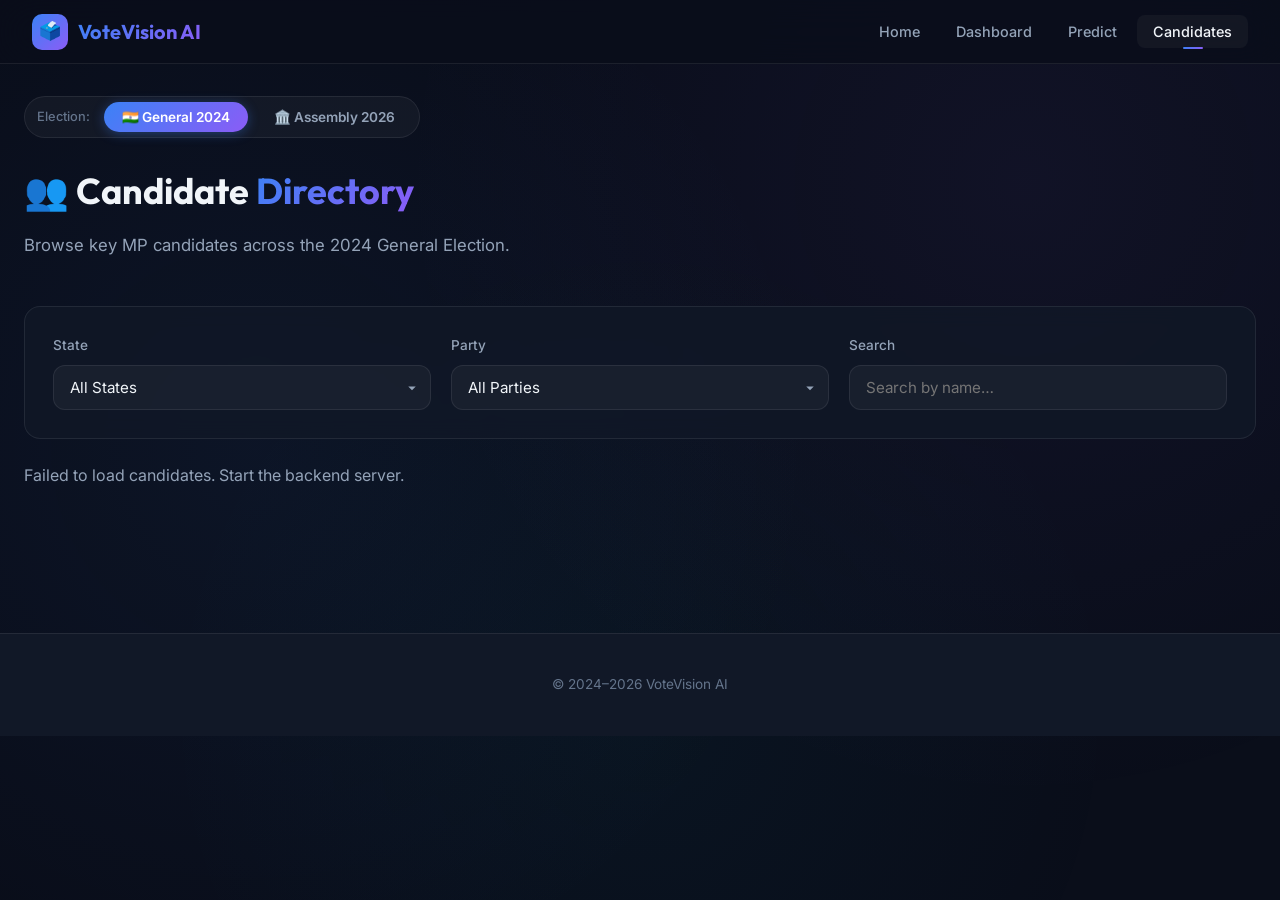
==== VoteVision-AI/frontend/candidates.html @ 808dfc4e "Initial commit: VoteVision AI Platform" ====
<!DOCTYPE html>
<html lang="en">
<head>
  <meta charset="UTF-8"><meta name="viewport" content="width=device-width,initial-scale=1.0">
  <meta name="description" content="VoteVision AI – Candidate profiles for 2024 General & 2026 Assembly elections">
  <title>Candidates – VoteVision AI</title>
  <link rel="stylesheet" href="css/style.css">
</head>
<body>
  <div class="spinner-overlay" id="spinner"><div class="spinner"></div></div>
  <nav class="navbar">
    <a href="index.html" class="nav-brand"><div class="logo-icon">🗳️</div><span>VoteVision AI</span></a>
    <button class="nav-toggle" aria-label="Menu">☰</button>
    <ul class="nav-links">
      <li><a href="index.html">Home</a></li>
      <li><a href="dashboard.html">Dashboard</a></li>
      <li><a href="constituency.html">Predict</a></li>
      <li><a href="candidates.html">Candidates</a></li>
    </ul>
  </nav>
  <div class="page-wrapper">
    <section class="section" style="padding-top:2rem">
      <div class="container">
        <div id="candSwitcher"></div>
        <div class="section-header" style="text-align:left">
          <h2>👥 Candidate <span class="gradient-text">Directory</span></h2>
          <p style="margin:0" id="candSubtitle">Browse key candidates across Indian constituencies.</p>
        </div>
        <!-- Filters -->
        <div class="card mb-3">
          <div class="prediction-controls" style="grid-template-columns:1fr 1fr 1fr">
            <div class="form-group" style="margin:0"><label for="filterState">State</label><select id="filterState"><option value="">All States</option></select></div>
            <div class="form-group" style="margin:0"><label for="filterParty">Party</label><select id="filterParty"><option value="">All Parties</option></select></div>
            <div class="form-group" style="margin:0"><label for="filterSearch">Search</label><input type="text" id="filterSearch" placeholder="Search by name…" style="background-image:none"></div>
          </div>
        </div>
        <p class="mb-2" style="color:var(--text-secondary)" id="candidateCount">Loading candidates…</p>
        <div class="card-grid" id="candidateGrid"></div>
      </div>
    </section>
    <footer class="footer"><div class="container"><p>© 2024–2026 VoteVision AI</p></div></footer>
  </div>
  <script src="js/api.js"></script>
  <script src="js/candidates.js"></script>
</body>
</html>
---- VoteVision-AI/frontend/css/style.css ----
/* VoteVision AI - Design System */
@import url('https://fonts.googleapis.com/css2?family=Inter:wght@300;400;500;600;700;800;900&family=Outfit:wght@400;500;600;700;800&display=swap');

:root {
  --bg-primary: #0a0e1a;
  --bg-secondary: #111827;
  --bg-card: rgba(17, 24, 39, 0.8);
  --bg-glass: rgba(255,255,255,0.04);
  --border-glass: rgba(255,255,255,0.08);
  --text-primary: #f1f5f9;
  --text-secondary: #94a3b8;
  --text-muted: #64748b;
  --accent-orange: #ff6b00;
  --accent-blue: #3b82f6;
  --accent-cyan: #06b6d4;
  --accent-green: #10b981;
  --accent-purple: #8b5cf6;
  --accent-pink: #ec4899;
  --accent-red: #ef4444;
  --gradient-hero: linear-gradient(135deg, #0a0e1a 0%, #1e1b4b 50%, #0a0e1a 100%);
  --gradient-card: linear-gradient(135deg, rgba(59,130,246,0.08), rgba(139,92,246,0.08));
  --gradient-accent: linear-gradient(135deg, #3b82f6, #8b5cf6);
  --gradient-warm: linear-gradient(135deg, #ff6b00, #ec4899);
  --shadow-lg: 0 20px 60px rgba(0,0,0,0.4);
  --shadow-glow: 0 0 40px rgba(59,130,246,0.15);
  --radius-sm: 8px;
  --radius-md: 12px;
  --radius-lg: 16px;
  --radius-xl: 24px;
  --transition: all 0.3s cubic-bezier(0.4, 0, 0.2, 1);
}

*, *::before, *::after { box-sizing: border-box; margin: 0; padding: 0; }

html { scroll-behavior: smooth; }

body {
  font-family: 'Inter', system-ui, sans-serif;
  background: var(--bg-primary);
  color: var(--text-primary);
  line-height: 1.6;
  min-height: 100vh;
  overflow-x: hidden;
}

/* Background animated grid */
body::before {
  content: '';
  position: fixed; top: 0; left: 0; width: 100%; height: 100%;
  background: radial-gradient(circle at 20% 50%, rgba(59,130,246,0.06) 0%, transparent 50%),
              radial-gradient(circle at 80% 20%, rgba(139,92,246,0.06) 0%, transparent 50%),
              radial-gradient(circle at 50% 80%, rgba(6,182,212,0.04) 0%, transparent 50%);
  pointer-events: none; z-index: 0;
}

/* ── NAVIGATION ── */
.navbar {
  position: fixed; top: 0; left: 0; width: 100%; z-index: 1000;
  background: rgba(10,14,26,0.85);
  backdrop-filter: blur(20px);
  border-bottom: 1px solid var(--border-glass);
  padding: 0 2rem; height: 64px;
  display: flex; align-items: center; justify-content: space-between;
  transition: var(--transition);
}
.navbar.scrolled { background: rgba(10,14,26,0.95); box-shadow: var(--shadow-lg); }
.nav-brand { display: flex; align-items: center; gap: 10px; text-decoration: none; }
.nav-brand .logo-icon { width: 36px; height: 36px; border-radius: 10px; background: var(--gradient-accent); display: flex; align-items: center; justify-content: center; font-size: 18px; }
.nav-brand span { font-family: 'Outfit', sans-serif; font-weight: 700; font-size: 1.25rem; background: var(--gradient-accent); -webkit-background-clip: text; -webkit-text-fill-color: transparent; }
.nav-links { display: flex; gap: 0.25rem; list-style: none; }
.nav-links a {
  color: var(--text-secondary); text-decoration: none; padding: 0.5rem 1rem;
  border-radius: var(--radius-sm); font-size: 0.9rem; font-weight: 500;
  transition: var(--transition); position: relative;
}
.nav-links a:hover, .nav-links a.active { color: var(--text-primary); background: var(--bg-glass); }
.nav-links a.active::after { content: ''; position: absolute; bottom: -1px; left: 50%; transform: translateX(-50%); width: 20px; height: 2px; background: var(--gradient-accent); border-radius: 1px; }
.nav-toggle { display: none; background: none; border: none; color: var(--text-primary); font-size: 1.5rem; cursor: pointer; }

/* ── LAYOUT ── */
.page-wrapper { position: relative; z-index: 1; padding-top: 64px; min-height: 100vh; }
.container { max-width: 1280px; margin: 0 auto; padding: 0 1.5rem; }
.section { padding: 4rem 0; }
.section-header { text-align: center; margin-bottom: 3rem; }
.section-header h2 { font-family: 'Outfit', sans-serif; font-size: 2.25rem; font-weight: 700; margin-bottom: 0.75rem; }
.section-header p { color: var(--text-secondary); font-size: 1.05rem; max-width: 600px; margin: 0 auto; }
.gradient-text { background: var(--gradient-accent); -webkit-background-clip: text; -webkit-text-fill-color: transparent; }

/* ── HERO ── */
.hero {
  padding: 6rem 0 4rem; text-align: center;
  background: var(--gradient-hero);
  position: relative; overflow: hidden;
}
.hero::after {
  content: ''; position: absolute; bottom: 0; left: 0; width: 100%; height: 120px;
  background: linear-gradient(transparent, var(--bg-primary));
}
.hero-content { position: relative; z-index: 2; }
.hero h1 { font-family: 'Outfit', sans-serif; font-size: 3.5rem; font-weight: 800; line-height: 1.15; margin-bottom: 1.25rem; }
.hero p { font-size: 1.15rem; color: var(--text-secondary); max-width: 640px; margin: 0 auto 2rem; }
.hero-badge { display: inline-flex; align-items: center; gap: 8px; background: var(--bg-glass); border: 1px solid var(--border-glass); border-radius: 50px; padding: 6px 16px; font-size: 0.85rem; color: var(--accent-cyan); margin-bottom: 1.5rem; }
.hero-badge .dot { width: 8px; height: 8px; border-radius: 50%; background: var(--accent-green); animation: pulse-dot 2s infinite; }
@keyframes pulse-dot { 0%, 100% { opacity: 1; } 50% { opacity: 0.3; } }
.hero-actions { display: flex; gap: 1rem; justify-content: center; flex-wrap: wrap; }

/* ── BUTTONS ── */
.btn {
  display: inline-flex; align-items: center; gap: 8px;
  padding: 12px 28px; border-radius: var(--radius-md); font-size: 0.95rem; font-weight: 600;
  text-decoration: none; cursor: pointer; border: none;
  transition: var(--transition); font-family: 'Inter', sans-serif;
}
.btn-primary { background: var(--gradient-accent); color: #fff; box-shadow: 0 4px 20px rgba(59,130,246,0.3); }
.btn-primary:hover { transform: translateY(-2px); box-shadow: 0 8px 30px rgba(59,130,246,0.4); }
.btn-secondary { background: var(--bg-glass); color: var(--text-primary); border: 1px solid var(--border-glass); }
.btn-secondary:hover { background: rgba(255,255,255,0.08); transform: translateY(-2px); }
.btn-sm { padding: 8px 18px; font-size: 0.85rem; }

/* ── CARDS ── */
.card {
  background: var(--bg-card); border: 1px solid var(--border-glass);
  border-radius: var(--radius-lg); padding: 1.75rem;
  backdrop-filter: blur(10px);
  transition: var(--transition);
}
.card:hover { border-color: rgba(59,130,246,0.2); box-shadow: var(--shadow-glow); transform: translateY(-4px); }
.card-grid { display: grid; grid-template-columns: repeat(auto-fit, minmax(280px, 1fr)); gap: 1.5rem; }

/* ── STAT CARDS ── */
.stat-card {
  background: var(--gradient-card); border: 1px solid var(--border-glass);
  border-radius: var(--radius-lg); padding: 1.5rem;
  display: flex; align-items: flex-start; gap: 1rem;
  transition: var(--transition);
}
.stat-card:hover { transform: translateY(-3px); box-shadow: var(--shadow-glow); }
.stat-icon { width: 48px; height: 48px; border-radius: var(--radius-md); display: flex; align-items: center; justify-content: center; font-size: 1.25rem; flex-shrink: 0; }
.stat-icon.blue { background: rgba(59,130,246,0.15); color: var(--accent-blue); }
.stat-icon.green { background: rgba(16,185,129,0.15); color: var(--accent-green); }
.stat-icon.purple { background: rgba(139,92,246,0.15); color: var(--accent-purple); }
.stat-icon.orange { background: rgba(255,107,0,0.15); color: var(--accent-orange); }
.stat-info h3 { font-size: 1.75rem; font-weight: 700; font-family: 'Outfit', sans-serif; }
.stat-info p { color: var(--text-secondary); font-size: 0.85rem; }

/* ── CHARTS ── */
.chart-container { background: var(--bg-card); border: 1px solid var(--border-glass); border-radius: var(--radius-lg); padding: 1.5rem; }
.chart-container h3 { font-family: 'Outfit', sans-serif; font-size: 1.1rem; margin-bottom: 1rem; display: flex; align-items: center; gap: 8px; }
.chart-wrapper { position: relative; width: 100%; }

/* ── FORM ELEMENTS ── */
.form-group { margin-bottom: 1.25rem; }
.form-group label { display: block; font-size: 0.85rem; font-weight: 500; color: var(--text-secondary); margin-bottom: 0.5rem; }
select, input[type="text"], input[type="number"] {
  width: 100%; padding: 12px 16px; border-radius: var(--radius-md);
  background: var(--bg-glass); border: 1px solid var(--border-glass);
  color: var(--text-primary); font-size: 0.95rem; font-family: 'Inter', sans-serif;
  transition: var(--transition); appearance: none;
  background-image: url("data:image/svg+xml,%3Csvg xmlns='http://www.w3.org/2000/svg' width='12' height='12' fill='%2394a3b8' viewBox='0 0 16 16'%3E%3Cpath d='M8 11L3 6h10z'/%3E%3C/svg%3E");
  background-repeat: no-repeat; background-position: right 12px center;
}
input[type="text"], input[type="number"] { background-image: none; }
select:focus, input:focus { outline: none; border-color: var(--accent-blue); box-shadow: 0 0 0 3px rgba(59,130,246,0.15); }
select option { background: var(--bg-secondary); color: var(--text-primary); }

/* ── RANGE SLIDER ── */
.slider-container { margin: 1rem 0; }
.slider-container label { display: flex; justify-content: space-between; align-items: center; margin-bottom: 0.5rem; }
.slider-value { font-weight: 600; color: var(--accent-cyan); font-size: 0.9rem; }
input[type="range"] {
  width: 100%; height: 6px; border-radius: 3px; -webkit-appearance: none;
  background: linear-gradient(90deg, var(--accent-blue), var(--accent-purple));
  outline: none; opacity: 0.8; transition: opacity 0.2s;
}
input[type="range"]:hover { opacity: 1; }
input[type="range"]::-webkit-slider-thumb {
  -webkit-appearance: none; width: 20px; height: 20px; border-radius: 50%;
  background: #fff; cursor: pointer; box-shadow: 0 2px 8px rgba(0,0,0,0.3);
}

/* ── PREDICTION RESULT ── */
.prediction-result {
  background: var(--gradient-card); border: 1px solid var(--border-glass);
  border-radius: var(--radius-lg); padding: 2rem;
  animation: fadeInUp 0.5s ease-out;
}
.prediction-winner {
  display: flex; align-items: center; gap: 1rem; margin-bottom: 1.5rem;
  padding-bottom: 1.5rem; border-bottom: 1px solid var(--border-glass);
}
.winner-badge { padding: 4px 12px; border-radius: 50px; font-size: 0.75rem; font-weight: 700; text-transform: uppercase; letter-spacing: 0.5px; }
.winner-badge.win { background: rgba(16,185,129,0.2); color: var(--accent-green); }
.confidence-bar { height: 8px; background: rgba(255,255,255,0.05); border-radius: 4px; overflow: hidden; margin-top: 0.5rem; }
.confidence-fill { height: 100%; border-radius: 4px; transition: width 1s ease-out; }

/* ── TABLE ── */
.data-table { width: 100%; border-collapse: collapse; }
.data-table th { text-align: left; padding: 12px 16px; font-size: 0.8rem; font-weight: 600; color: var(--text-muted); text-transform: uppercase; letter-spacing: 0.5px; border-bottom: 1px solid var(--border-glass); }
.data-table td { padding: 14px 16px; border-bottom: 1px solid rgba(255,255,255,0.03); font-size: 0.9rem; }
.data-table tr { transition: var(--transition); }
.data-table tbody tr:hover { background: var(--bg-glass); }
.party-tag { display: inline-flex; align-items: center; gap: 6px; padding: 4px 10px; border-radius: 50px; font-size: 0.8rem; font-weight: 500; }
.party-dot { width: 8px; height: 8px; border-radius: 50%; }

/* ── CANDIDATE CARDS ── */
.candidate-card {
  background: var(--bg-card); border: 1px solid var(--border-glass);
  border-radius: var(--radius-lg); overflow: hidden;
  transition: var(--transition);
}
.candidate-card:hover { transform: translateY(-4px); box-shadow: var(--shadow-glow); border-color: rgba(59,130,246,0.3); }
.candidate-header { padding: 1.5rem; background: var(--gradient-card); border-bottom: 1px solid var(--border-glass); display: flex; align-items: center; gap: 1rem; }
.candidate-avatar { width: 56px; height: 56px; border-radius: 50%; background: var(--gradient-accent); display: flex; align-items: center; justify-content: center; font-size: 1.25rem; font-weight: 700; color: #fff; flex-shrink: 0; }
.candidate-name { font-weight: 600; font-size: 1rem; }
.candidate-party { font-size: 0.85rem; color: var(--text-secondary); }
.candidate-body { padding: 1.25rem; }
.candidate-stat { display: flex; justify-content: space-between; padding: 0.5rem 0; border-bottom: 1px solid rgba(255,255,255,0.03); }
.candidate-stat:last-child { border-bottom: none; }
.candidate-stat span:first-child { color: var(--text-secondary); font-size: 0.85rem; }
.candidate-stat span:last-child { font-weight: 600; font-size: 0.9rem; }

/* ── LOADING SPINNER ── */
.spinner-overlay {
  position: fixed; top: 0; left: 0; width: 100%; height: 100%;
  background: rgba(10,14,26,0.7); backdrop-filter: blur(4px);
  display: flex; align-items: center; justify-content: center;
  z-index: 9999; opacity: 0; pointer-events: none;
  transition: opacity 0.3s;
}
.spinner-overlay.active { opacity: 1; pointer-events: all; }
.spinner { width: 48px; height: 48px; border: 3px solid var(--border-glass); border-top-color: var(--accent-blue); border-radius: 50%; animation: spin 0.8s linear infinite; }
@keyframes spin { to { transform: rotate(360deg); } }

/* ── ANIMATIONS ── */
@keyframes fadeInUp { from { opacity: 0; transform: translateY(20px); } to { opacity: 1; transform: translateY(0); } }
@keyframes fadeIn { from { opacity: 0; } to { opacity: 1; } }
.animate-in { animation: fadeInUp 0.6s ease-out forwards; opacity: 0; }
.animate-in:nth-child(1) { animation-delay: 0.1s; }
.animate-in:nth-child(2) { animation-delay: 0.2s; }
.animate-in:nth-child(3) { animation-delay: 0.3s; }
.animate-in:nth-child(4) { animation-delay: 0.4s; }

/* ── ELECTION SWITCHER ── */
.election-switcher {
  display: inline-flex; align-items: center; gap: 0.5rem;
  background: var(--bg-glass); border: 1px solid var(--border-glass);
  border-radius: 50px; padding: 5px 6px; margin-bottom: 1.5rem;
}
.switcher-label {
  font-size: 0.8rem; color: var(--text-muted); padding: 0 6px;
  font-weight: 500; white-space: nowrap;
}
.switcher-btn {
  padding: 7px 18px; border-radius: 50px; border: none; cursor: pointer;
  font-size: 0.85rem; font-weight: 600; font-family: 'Inter', sans-serif;
  color: var(--text-secondary); background: transparent;
  transition: var(--transition); white-space: nowrap;
}
.switcher-btn:hover { color: var(--text-primary); background: rgba(255,255,255,0.06); }
.switcher-btn.active {
  background: var(--gradient-accent); color: #fff;
  box-shadow: 0 2px 12px rgba(59,130,246,0.35);
}
.switcher-btn.active[data-type="assembly"] {
  background: var(--gradient-warm);
  box-shadow: 0 2px 12px rgba(236,72,153,0.35);
}

/* Assembly-mode accent overrides */
body.assembly-mode .hero { background: linear-gradient(135deg, #0a0e1a 0%, #2d1b3d 50%, #0a0e1a 100%); }
body.assembly-mode .btn-primary { background: var(--gradient-warm); box-shadow: 0 4px 20px rgba(236,72,153,0.3); }
body.assembly-mode .btn-primary:hover { box-shadow: 0 8px 30px rgba(236,72,153,0.4); }
body.assembly-mode .gradient-text { background: var(--gradient-warm); -webkit-background-clip: text; }

/* Election info card for assembly */
.election-info-grid {
  display: grid; grid-template-columns: repeat(auto-fit, minmax(220px, 1fr)); gap: 1rem; margin-top: 1rem;
}
.election-info-card {
  background: var(--bg-glass); border: 1px solid var(--border-glass);
  border-radius: var(--radius-md); padding: 1rem 1.25rem;
}
.election-info-card .state-name { font-weight: 700; font-size: 0.95rem; margin-bottom: 0.4rem; }
.election-info-card .state-meta { font-size: 0.8rem; color: var(--text-secondary); line-height: 1.6; }
.election-info-card .state-cm { font-size: 0.82rem; color: var(--accent-cyan); font-weight: 500; margin-top: 0.25rem; }

/* ── FOOTER ── */
.footer {
  background: var(--bg-secondary); border-top: 1px solid var(--border-glass);
  padding: 2.5rem 0; text-align: center; margin-top: 4rem;
}
.footer p { color: var(--text-muted); font-size: 0.85rem; }
.footer a { color: var(--accent-blue); text-decoration: none; }
.footer a:hover { text-decoration: underline; }

/* ── RESPONSIVE ── */
@media (max-width: 768px) {
  .hero h1 { font-size: 2.25rem; }
  .hero p { font-size: 1rem; }
  .nav-links { display: none; position: absolute; top: 64px; left: 0; width: 100%; flex-direction: column; background: rgba(10,14,26,0.95); padding: 1rem; border-bottom: 1px solid var(--border-glass); }
  .nav-links.open { display: flex; }
  .nav-toggle { display: block; }
  .section-header h2 { font-size: 1.75rem; }
  .card-grid { grid-template-columns: 1fr; }
  .stat-grid { grid-template-columns: 1fr 1fr; }
  .prediction-controls { grid-template-columns: 1fr !important; }
}
@media (max-width: 480px) {
  .hero h1 { font-size: 1.75rem; }
  .stat-grid { grid-template-columns: 1fr; }
  .container { padding: 0 1rem; }
}

/* ── UTILITY ── */
.stat-grid { display: grid; grid-template-columns: repeat(4, 1fr); gap: 1.25rem; }
.two-col { display: grid; grid-template-columns: 1fr 1fr; gap: 1.5rem; }
.prediction-controls { display: grid; grid-template-columns: 1fr 1fr; gap: 1.25rem; }
.text-center { text-align: center; }
.mt-1 { margin-top: 0.5rem; } .mt-2 { margin-top: 1rem; } .mt-3 { margin-top: 1.5rem; } .mt-4 { margin-top: 2rem; }
.mb-2 { margin-bottom: 1rem; } .mb-3 { margin-bottom: 1.5rem; }
.hidden { display: none !important; }
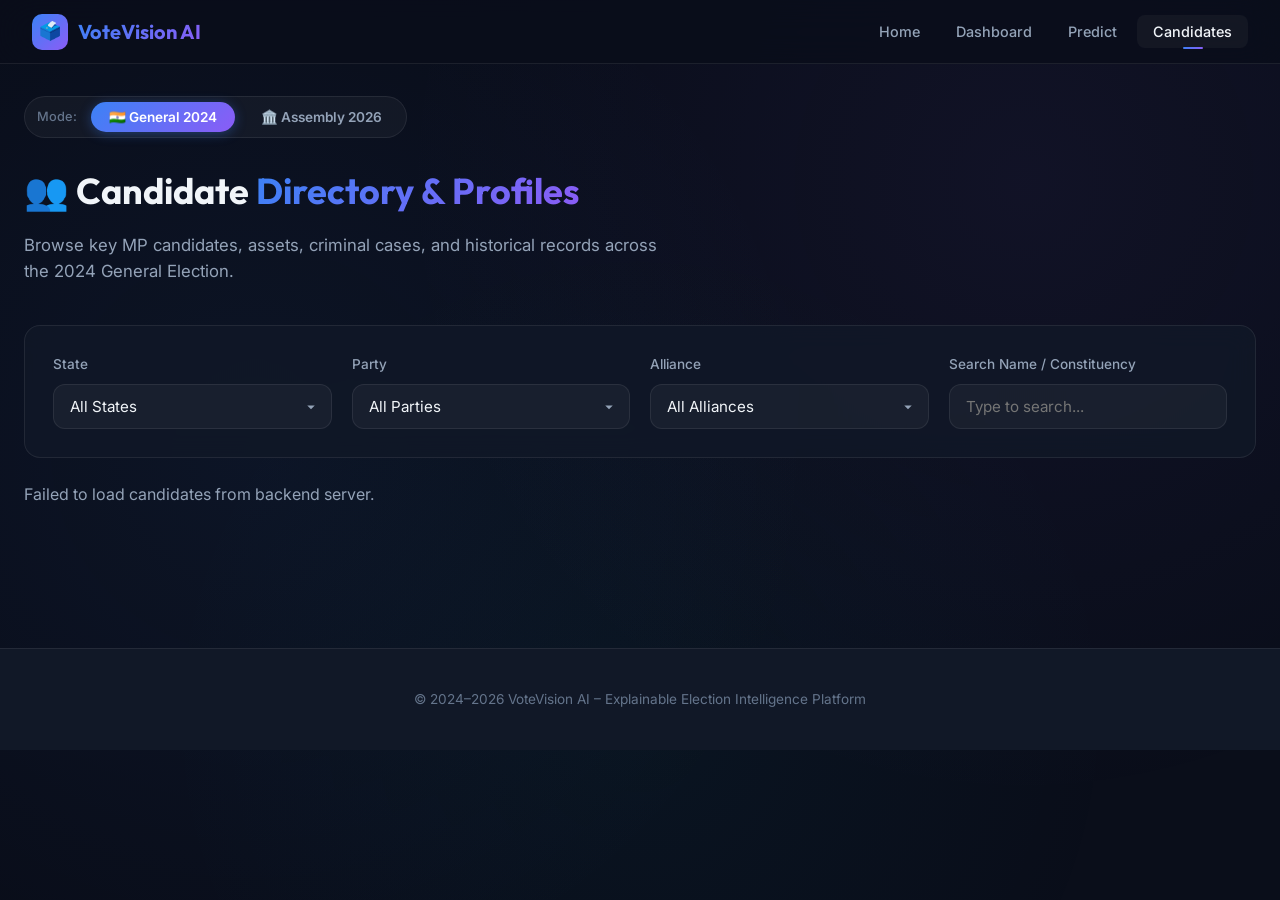
==== commit 10cef82d: "feat: complete production implementation, XAI engine, GroupKFold validation, and full UI" ====
--- a/VoteVision-AI/frontend/candidates.html
+++ b/VoteVision-AI/frontend/candidates.html
@@ -1,16 +1,22 @@
 <!DOCTYPE html>
 <html lang="en">
 <head>
-  <meta charset="UTF-8"><meta name="viewport" content="width=device-width,initial-scale=1.0">
-  <meta name="description" content="VoteVision AI – Candidate profiles for 2024 General & 2026 Assembly elections">
-  <title>Candidates – VoteVision AI</title>
+  <meta charset="UTF-8">
+  <meta name="viewport" content="width=device-width, initial-scale=1.0">
+  <meta name="description" content="VoteVision AI – Comprehensive candidate profiles and affidavits for 2024 General & 2026 Assembly elections.">
+  <title>Candidate Directory – VoteVision AI</title>
   <link rel="stylesheet" href="css/style.css">
 </head>
 <body>
-  <div class="spinner-overlay" id="spinner"><div class="spinner"></div></div>
+  <div class="spinner-overlay" id="spinner" aria-hidden="true"><div class="spinner"></div></div>
+
+  <!-- Navigation -->
   <nav class="navbar">
-    <a href="index.html" class="nav-brand"><div class="logo-icon">🗳️</div><span>VoteVision AI</span></a>
-    <button class="nav-toggle" aria-label="Menu">☰</button>
+    <a href="index.html" class="nav-brand">
+      <div class="logo-icon">🗳️</div>
+      <span>VoteVision AI</span>
+    </a>
+    <button class="nav-toggle" aria-label="Toggle Navigation">☰</button>
     <ul class="nav-links">
       <li><a href="index.html">Home</a></li>
       <li><a href="dashboard.html">Dashboard</a></li>
@@ -18,28 +24,70 @@
       <li><a href="candidates.html">Candidates</a></li>
     </ul>
   </nav>
+
   <div class="page-wrapper">
-    <section class="section" style="padding-top:2rem">
+    <section class="section" style="padding-top: 2rem;">
       <div class="container">
+        <!-- Switcher & Header -->
         <div id="candSwitcher"></div>
-        <div class="section-header" style="text-align:left">
-          <h2>👥 Candidate <span class="gradient-text">Directory</span></h2>
-          <p style="margin:0" id="candSubtitle">Browse key candidates across Indian constituencies.</p>
+        <div class="section-header" style="text-align: left;">
+          <h2>👥 Candidate <span class="gradient-text">Directory & Profiles</span></h2>
+          <p style="margin: 0;" id="candSubtitle">Browse and filter key candidates, assets, criminal cases, and electoral history.</p>
         </div>
-        <!-- Filters -->
+
+        <!-- Filter Controls -->
         <div class="card mb-3">
-          <div class="prediction-controls" style="grid-template-columns:1fr 1fr 1fr">
-            <div class="form-group" style="margin:0"><label for="filterState">State</label><select id="filterState"><option value="">All States</option></select></div>
-            <div class="form-group" style="margin:0"><label for="filterParty">Party</label><select id="filterParty"><option value="">All Parties</option></select></div>
-            <div class="form-group" style="margin:0"><label for="filterSearch">Search</label><input type="text" id="filterSearch" placeholder="Search by name…" style="background-image:none"></div>
+          <div class="prediction-controls" style="grid-template-columns: repeat(auto-fit, minmax(200px, 1fr));">
+            <div class="form-group" style="margin: 0;">
+              <label for="filterState">State</label>
+              <select id="filterState">
+                <option value="">All States</option>
+              </select>
+            </div>
+            <div class="form-group" style="margin: 0;">
+              <label for="filterParty">Party</label>
+              <select id="filterParty">
+                <option value="">All Parties</option>
+              </select>
+            </div>
+            <div class="form-group" style="margin: 0;">
+              <label for="filterAlliance">Alliance</label>
+              <select id="filterAlliance">
+                <option value="">All Alliances</option>
+              </select>
+            </div>
+            <div class="form-group" style="margin: 0;">
+              <label for="filterSearch">Search Name / Constituency</label>
+              <input type="text" id="filterSearch" placeholder="Type to search..." style="background-image: none;">
+            </div>
           </div>
         </div>
-        <p class="mb-2" style="color:var(--text-secondary)" id="candidateCount">Loading candidates…</p>
+
+        <div style="display: flex; justify-content: space-between; align-items: center; margin-bottom: 1.25rem;">
+          <p style="color: var(--text-secondary); margin: 0;" id="candidateCount">Loading candidate records...</p>
+        </div>
+
+        <!-- Candidate Cards Grid -->
         <div class="card-grid" id="candidateGrid"></div>
       </div>
     </section>
-    <footer class="footer"><div class="container"><p>© 2024–2026 VoteVision AI</p></div></footer>
+
+    <!-- Candidate Detail Modal -->
+    <div id="candidateModal" class="modal-overlay hidden" role="dialog" aria-modal="true">
+      <div class="modal-content card">
+        <button class="modal-close" id="modalCloseBtn" aria-label="Close modal">×</button>
+        <div id="modalBody"></div>
+      </div>
+    </div>
+
+    <!-- Footer -->
+    <footer class="footer">
+      <div class="container">
+        <p>© 2024–2026 VoteVision AI – Explainable Election Intelligence Platform</p>
+      </div>
+    </footer>
   </div>
+
   <script src="js/api.js"></script>
   <script src="js/candidates.js"></script>
 </body>
--- a/VoteVision-AI/frontend/css/style.css
+++ b/VoteVision-AI/frontend/css/style.css
@@ -4,9 +4,9 @@
 :root {
   --bg-primary: #0a0e1a;
   --bg-secondary: #111827;
-  --bg-card: rgba(17, 24, 39, 0.8);
-  --bg-glass: rgba(255,255,255,0.04);
-  --border-glass: rgba(255,255,255,0.08);
+  --bg-card: rgba(17, 24, 39, 0.85);
+  --bg-glass: rgba(255, 255, 255, 0.04);
+  --border-glass: rgba(255, 255, 255, 0.08);
   --text-primary: #f1f5f9;
   --text-secondary: #94a3b8;
   --text-muted: #64748b;
@@ -18,11 +18,11 @@
   --accent-pink: #ec4899;
   --accent-red: #ef4444;
   --gradient-hero: linear-gradient(135deg, #0a0e1a 0%, #1e1b4b 50%, #0a0e1a 100%);
-  --gradient-card: linear-gradient(135deg, rgba(59,130,246,0.08), rgba(139,92,246,0.08));
+  --gradient-card: linear-gradient(135deg, rgba(59, 130, 246, 0.08), rgba(139, 92, 246, 0.08));
   --gradient-accent: linear-gradient(135deg, #3b82f6, #8b5cf6);
   --gradient-warm: linear-gradient(135deg, #ff6b00, #ec4899);
-  --shadow-lg: 0 20px 60px rgba(0,0,0,0.4);
-  --shadow-glow: 0 0 40px rgba(59,130,246,0.15);
+  --shadow-lg: 0 20px 60px rgba(0, 0, 0, 0.4);
+  --shadow-glow: 0 0 40px rgba(59, 130, 246, 0.15);
   --radius-sm: 8px;
   --radius-md: 12px;
   --radius-lg: 16px;
@@ -30,12 +30,18 @@
   --transition: all 0.3s cubic-bezier(0.4, 0, 0.2, 1);
 }
 
-*, *::before, *::after { box-sizing: border-box; margin: 0; padding: 0; }
-
-html { scroll-behavior: smooth; }
+*, *::before, *::after {
+  box-sizing: border-box;
+  margin: 0;
+  padding: 0;
+}
+
+html {
+  scroll-behavior: smooth;
+}
 
 body {
-  font-family: 'Inter', system-ui, sans-serif;
+  font-family: 'Inter', system-ui, -apple-system, BlinkMacSystemFont, sans-serif;
   background: var(--bg-primary);
   color: var(--text-primary);
   line-height: 1.6;
@@ -43,266 +49,783 @@
   overflow-x: hidden;
 }
 
-/* Background animated grid */
+/* Background ambient light effects */
 body::before {
   content: '';
-  position: fixed; top: 0; left: 0; width: 100%; height: 100%;
-  background: radial-gradient(circle at 20% 50%, rgba(59,130,246,0.06) 0%, transparent 50%),
-              radial-gradient(circle at 80% 20%, rgba(139,92,246,0.06) 0%, transparent 50%),
-              radial-gradient(circle at 50% 80%, rgba(6,182,212,0.04) 0%, transparent 50%);
-  pointer-events: none; z-index: 0;
+  position: fixed;
+  top: 0;
+  left: 0;
+  width: 100%;
+  height: 100%;
+  background: radial-gradient(circle at 20% 50%, rgba(59, 130, 246, 0.06) 0%, transparent 50%),
+              radial-gradient(circle at 80% 20%, rgba(139, 92, 246, 0.06) 0%, transparent 50%),
+              radial-gradient(circle at 50% 80%, rgba(6, 182, 212, 0.04) 0%, transparent 50%);
+  pointer-events: none;
+  z-index: 0;
+}
+
+/* ── DISCLAIMER BANNER ── */
+.disclaimer-banner {
+  background: rgba(255, 107, 0, 0.12);
+  border-bottom: 1px solid rgba(255, 107, 0, 0.25);
+  color: #fed7aa;
+  font-size: 0.82rem;
+  padding: 8px 1rem;
+  text-align: center;
 }
 
 /* ── NAVIGATION ── */
 .navbar {
-  position: fixed; top: 0; left: 0; width: 100%; z-index: 1000;
-  background: rgba(10,14,26,0.85);
+  position: fixed;
+  top: 0;
+  left: 0;
+  width: 100%;
+  z-index: 1000;
+  background: rgba(10, 14, 26, 0.85);
   backdrop-filter: blur(20px);
+  -webkit-backdrop-filter: blur(20px);
   border-bottom: 1px solid var(--border-glass);
-  padding: 0 2rem; height: 64px;
-  display: flex; align-items: center; justify-content: space-between;
+  padding: 0 2rem;
+  height: 64px;
+  display: flex;
+  align-items: center;
+  justify-content: space-between;
   transition: var(--transition);
 }
-.navbar.scrolled { background: rgba(10,14,26,0.95); box-shadow: var(--shadow-lg); }
-.nav-brand { display: flex; align-items: center; gap: 10px; text-decoration: none; }
-.nav-brand .logo-icon { width: 36px; height: 36px; border-radius: 10px; background: var(--gradient-accent); display: flex; align-items: center; justify-content: center; font-size: 18px; }
-.nav-brand span { font-family: 'Outfit', sans-serif; font-weight: 700; font-size: 1.25rem; background: var(--gradient-accent); -webkit-background-clip: text; -webkit-text-fill-color: transparent; }
-.nav-links { display: flex; gap: 0.25rem; list-style: none; }
+.navbar.scrolled {
+  background: rgba(10, 14, 26, 0.95);
+  box-shadow: var(--shadow-lg);
+}
+.nav-brand {
+  display: flex;
+  align-items: center;
+  gap: 10px;
+  text-decoration: none;
+}
+.nav-brand .logo-icon {
+  width: 36px;
+  height: 36px;
+  border-radius: 10px;
+  background: var(--gradient-accent);
+  display: flex;
+  align-items: center;
+  justify-content: center;
+  font-size: 18px;
+}
+.nav-brand span {
+  font-family: 'Outfit', sans-serif;
+  font-weight: 700;
+  font-size: 1.25rem;
+  background: var(--gradient-accent);
+  -webkit-background-clip: text;
+  -webkit-text-fill-color: transparent;
+}
+.nav-links {
+  display: flex;
+  gap: 0.25rem;
+  list-style: none;
+}
 .nav-links a {
-  color: var(--text-secondary); text-decoration: none; padding: 0.5rem 1rem;
-  border-radius: var(--radius-sm); font-size: 0.9rem; font-weight: 500;
-  transition: var(--transition); position: relative;
-}
-.nav-links a:hover, .nav-links a.active { color: var(--text-primary); background: var(--bg-glass); }
-.nav-links a.active::after { content: ''; position: absolute; bottom: -1px; left: 50%; transform: translateX(-50%); width: 20px; height: 2px; background: var(--gradient-accent); border-radius: 1px; }
-.nav-toggle { display: none; background: none; border: none; color: var(--text-primary); font-size: 1.5rem; cursor: pointer; }
+  color: var(--text-secondary);
+  text-decoration: none;
+  padding: 0.5rem 1rem;
+  border-radius: var(--radius-sm);
+  font-size: 0.9rem;
+  font-weight: 500;
+  transition: var(--transition);
+  position: relative;
+}
+.nav-links a:hover,
+.nav-links a.active {
+  color: var(--text-primary);
+  background: var(--bg-glass);
+}
+.nav-links a.active::after {
+  content: '';
+  position: absolute;
+  bottom: -1px;
+  left: 50%;
+  transform: translateX(-50%);
+  width: 20px;
+  height: 2px;
+  background: var(--gradient-accent);
+  border-radius: 1px;
+}
+.nav-toggle {
+  display: none;
+  background: none;
+  border: none;
+  color: var(--text-primary);
+  font-size: 1.5rem;
+  cursor: pointer;
+}
 
 /* ── LAYOUT ── */
-.page-wrapper { position: relative; z-index: 1; padding-top: 64px; min-height: 100vh; }
-.container { max-width: 1280px; margin: 0 auto; padding: 0 1.5rem; }
-.section { padding: 4rem 0; }
-.section-header { text-align: center; margin-bottom: 3rem; }
-.section-header h2 { font-family: 'Outfit', sans-serif; font-size: 2.25rem; font-weight: 700; margin-bottom: 0.75rem; }
-.section-header p { color: var(--text-secondary); font-size: 1.05rem; max-width: 600px; margin: 0 auto; }
-.gradient-text { background: var(--gradient-accent); -webkit-background-clip: text; -webkit-text-fill-color: transparent; }
+.page-wrapper {
+  position: relative;
+  z-index: 1;
+  padding-top: 64px;
+  min-height: 100vh;
+}
+.container {
+  max-width: 1280px;
+  margin: 0 auto;
+  padding: 0 1.5rem;
+}
+.section {
+  padding: 3.5rem 0;
+}
+.section-header {
+  text-align: center;
+  margin-bottom: 2.5rem;
+}
+.section-header h2 {
+  font-family: 'Outfit', sans-serif;
+  font-size: 2.25rem;
+  font-weight: 700;
+  margin-bottom: 0.75rem;
+}
+.section-header p {
+  color: var(--text-secondary);
+  font-size: 1.05rem;
+  max-width: 650px;
+  margin: 0 auto;
+}
+.gradient-text {
+  background: var(--gradient-accent);
+  -webkit-background-clip: text;
+  -webkit-text-fill-color: transparent;
+}
 
 /* ── HERO ── */
 .hero {
-  padding: 6rem 0 4rem; text-align: center;
+  padding: 5rem 0 3.5rem;
+  text-align: center;
   background: var(--gradient-hero);
-  position: relative; overflow: hidden;
+  position: relative;
+  overflow: hidden;
 }
 .hero::after {
-  content: ''; position: absolute; bottom: 0; left: 0; width: 100%; height: 120px;
+  content: '';
+  position: absolute;
+  bottom: 0;
+  left: 0;
+  width: 100%;
+  height: 100px;
   background: linear-gradient(transparent, var(--bg-primary));
 }
-.hero-content { position: relative; z-index: 2; }
-.hero h1 { font-family: 'Outfit', sans-serif; font-size: 3.5rem; font-weight: 800; line-height: 1.15; margin-bottom: 1.25rem; }
-.hero p { font-size: 1.15rem; color: var(--text-secondary); max-width: 640px; margin: 0 auto 2rem; }
-.hero-badge { display: inline-flex; align-items: center; gap: 8px; background: var(--bg-glass); border: 1px solid var(--border-glass); border-radius: 50px; padding: 6px 16px; font-size: 0.85rem; color: var(--accent-cyan); margin-bottom: 1.5rem; }
-.hero-badge .dot { width: 8px; height: 8px; border-radius: 50%; background: var(--accent-green); animation: pulse-dot 2s infinite; }
-@keyframes pulse-dot { 0%, 100% { opacity: 1; } 50% { opacity: 0.3; } }
-.hero-actions { display: flex; gap: 1rem; justify-content: center; flex-wrap: wrap; }
+.hero-content {
+  position: relative;
+  z-index: 2;
+}
+.hero h1 {
+  font-family: 'Outfit', sans-serif;
+  font-size: 3.25rem;
+  font-weight: 800;
+  line-height: 1.15;
+  margin-bottom: 1.25rem;
+}
+.hero p {
+  font-size: 1.15rem;
+  color: var(--text-secondary);
+  max-width: 680px;
+  margin: 0 auto 2rem;
+}
+.hero-badge {
+  display: inline-flex;
+  align-items: center;
+  gap: 8px;
+  background: var(--bg-glass);
+  border: 1px solid var(--border-glass);
+  border-radius: 50px;
+  padding: 6px 18px;
+  font-size: 0.85rem;
+  color: var(--accent-cyan);
+  margin-bottom: 1.5rem;
+}
+.hero-badge .dot {
+  width: 8px;
+  height: 8px;
+  border-radius: 50%;
+  background: var(--accent-green);
+  animation: pulse-dot 2s infinite;
+}
+@keyframes pulse-dot {
+  0%, 100% { opacity: 1; transform: scale(1); }
+  50% { opacity: 0.4; transform: scale(0.85); }
+}
+.hero-actions {
+  display: flex;
+  gap: 1rem;
+  justify-content: center;
+  flex-wrap: wrap;
+}
 
 /* ── BUTTONS ── */
 .btn {
-  display: inline-flex; align-items: center; gap: 8px;
-  padding: 12px 28px; border-radius: var(--radius-md); font-size: 0.95rem; font-weight: 600;
-  text-decoration: none; cursor: pointer; border: none;
-  transition: var(--transition); font-family: 'Inter', sans-serif;
-}
-.btn-primary { background: var(--gradient-accent); color: #fff; box-shadow: 0 4px 20px rgba(59,130,246,0.3); }
-.btn-primary:hover { transform: translateY(-2px); box-shadow: 0 8px 30px rgba(59,130,246,0.4); }
-.btn-secondary { background: var(--bg-glass); color: var(--text-primary); border: 1px solid var(--border-glass); }
-.btn-secondary:hover { background: rgba(255,255,255,0.08); transform: translateY(-2px); }
-.btn-sm { padding: 8px 18px; font-size: 0.85rem; }
+  display: inline-flex;
+  align-items: center;
+  gap: 8px;
+  padding: 12px 26px;
+  border-radius: var(--radius-md);
+  font-size: 0.95rem;
+  font-weight: 600;
+  text-decoration: none;
+  cursor: pointer;
+  border: none;
+  transition: var(--transition);
+  font-family: 'Inter', sans-serif;
+}
+.btn-primary {
+  background: var(--gradient-accent);
+  color: #fff;
+  box-shadow: 0 4px 20px rgba(59, 130, 246, 0.3);
+}
+.btn-primary:hover:not(:disabled) {
+  transform: translateY(-2px);
+  box-shadow: 0 8px 30px rgba(59, 130, 246, 0.4);
+}
+.btn-secondary {
+  background: var(--bg-glass);
+  color: var(--text-primary);
+  border: 1px solid var(--border-glass);
+}
+.btn-secondary:hover:not(:disabled) {
+  background: rgba(255, 255, 255, 0.08);
+  transform: translateY(-2px);
+}
+.btn-sm {
+  padding: 8px 16px;
+  font-size: 0.85rem;
+}
+.btn:disabled {
+  opacity: 0.5;
+  cursor: not-allowed;
+  transform: none !important;
+}
 
 /* ── CARDS ── */
 .card {
-  background: var(--bg-card); border: 1px solid var(--border-glass);
-  border-radius: var(--radius-lg); padding: 1.75rem;
-  backdrop-filter: blur(10px);
+  background: var(--bg-card);
+  border: 1px solid var(--border-glass);
+  border-radius: var(--radius-lg);
+  padding: 1.75rem;
+  backdrop-filter: blur(12px);
+  -webkit-backdrop-filter: blur(12px);
   transition: var(--transition);
 }
-.card:hover { border-color: rgba(59,130,246,0.2); box-shadow: var(--shadow-glow); transform: translateY(-4px); }
-.card-grid { display: grid; grid-template-columns: repeat(auto-fit, minmax(280px, 1fr)); gap: 1.5rem; }
+.card:hover {
+  border-color: rgba(59, 130, 246, 0.25);
+  box-shadow: var(--shadow-glow);
+}
+.card-grid {
+  display: grid;
+  grid-template-columns: repeat(auto-fit, minmax(280px, 1fr));
+  gap: 1.5rem;
+}
 
 /* ── STAT CARDS ── */
 .stat-card {
-  background: var(--gradient-card); border: 1px solid var(--border-glass);
-  border-radius: var(--radius-lg); padding: 1.5rem;
-  display: flex; align-items: flex-start; gap: 1rem;
+  background: var(--gradient-card);
+  border: 1px solid var(--border-glass);
+  border-radius: var(--radius-lg);
+  padding: 1.5rem;
+  display: flex;
+  align-items: flex-start;
+  gap: 1rem;
   transition: var(--transition);
 }
-.stat-card:hover { transform: translateY(-3px); box-shadow: var(--shadow-glow); }
-.stat-icon { width: 48px; height: 48px; border-radius: var(--radius-md); display: flex; align-items: center; justify-content: center; font-size: 1.25rem; flex-shrink: 0; }
-.stat-icon.blue { background: rgba(59,130,246,0.15); color: var(--accent-blue); }
-.stat-icon.green { background: rgba(16,185,129,0.15); color: var(--accent-green); }
-.stat-icon.purple { background: rgba(139,92,246,0.15); color: var(--accent-purple); }
-.stat-icon.orange { background: rgba(255,107,0,0.15); color: var(--accent-orange); }
-.stat-info h3 { font-size: 1.75rem; font-weight: 700; font-family: 'Outfit', sans-serif; }
-.stat-info p { color: var(--text-secondary); font-size: 0.85rem; }
+.stat-card:hover {
+  transform: translateY(-3px);
+  box-shadow: var(--shadow-glow);
+}
+.stat-icon {
+  width: 48px;
+  height: 48px;
+  border-radius: var(--radius-md);
+  display: flex;
+  align-items: center;
+  justify-content: center;
+  font-size: 1.25rem;
+  flex-shrink: 0;
+}
+.stat-icon.blue { background: rgba(59, 130, 246, 0.15); color: var(--accent-blue); }
+.stat-icon.green { background: rgba(16, 185, 129, 0.15); color: var(--accent-green); }
+.stat-icon.purple { background: rgba(139, 92, 246, 0.15); color: var(--accent-purple); }
+.stat-icon.orange { background: rgba(255, 107, 0, 0.15); color: var(--accent-orange); }
+
+.stat-info h3 {
+  font-size: 1.75rem;
+  font-weight: 700;
+  font-family: 'Outfit', sans-serif;
+}
+.stat-info p {
+  color: var(--text-secondary);
+  font-size: 0.85rem;
+}
 
 /* ── CHARTS ── */
-.chart-container { background: var(--bg-card); border: 1px solid var(--border-glass); border-radius: var(--radius-lg); padding: 1.5rem; }
-.chart-container h3 { font-family: 'Outfit', sans-serif; font-size: 1.1rem; margin-bottom: 1rem; display: flex; align-items: center; gap: 8px; }
-.chart-wrapper { position: relative; width: 100%; }
+.chart-container {
+  background: var(--bg-card);
+  border: 1px solid var(--border-glass);
+  border-radius: var(--radius-lg);
+  padding: 1.5rem;
+}
+.chart-container h3 {
+  font-family: 'Outfit', sans-serif;
+  font-size: 1.1rem;
+  margin-bottom: 1rem;
+  display: flex;
+  align-items: center;
+  gap: 8px;
+}
+.chart-wrapper {
+  position: relative;
+  width: 100%;
+}
 
 /* ── FORM ELEMENTS ── */
-.form-group { margin-bottom: 1.25rem; }
-.form-group label { display: block; font-size: 0.85rem; font-weight: 500; color: var(--text-secondary); margin-bottom: 0.5rem; }
-select, input[type="text"], input[type="number"] {
-  width: 100%; padding: 12px 16px; border-radius: var(--radius-md);
-  background: var(--bg-glass); border: 1px solid var(--border-glass);
-  color: var(--text-primary); font-size: 0.95rem; font-family: 'Inter', sans-serif;
-  transition: var(--transition); appearance: none;
+.form-group {
+  margin-bottom: 1.25rem;
+}
+.form-group label {
+  display: block;
+  font-size: 0.85rem;
+  font-weight: 500;
+  color: var(--text-secondary);
+  margin-bottom: 0.5rem;
+}
+select,
+input[type="text"],
+input[type="number"] {
+  width: 100%;
+  padding: 12px 16px;
+  border-radius: var(--radius-md);
+  background: var(--bg-glass);
+  border: 1px solid var(--border-glass);
+  color: var(--text-primary);
+  font-size: 0.95rem;
+  font-family: 'Inter', sans-serif;
+  transition: var(--transition);
+  appearance: none;
   background-image: url("data:image/svg+xml,%3Csvg xmlns='http://www.w3.org/2000/svg' width='12' height='12' fill='%2394a3b8' viewBox='0 0 16 16'%3E%3Cpath d='M8 11L3 6h10z'/%3E%3C/svg%3E");
-  background-repeat: no-repeat; background-position: right 12px center;
-}
-input[type="text"], input[type="number"] { background-image: none; }
-select:focus, input:focus { outline: none; border-color: var(--accent-blue); box-shadow: 0 0 0 3px rgba(59,130,246,0.15); }
-select option { background: var(--bg-secondary); color: var(--text-primary); }
+  background-repeat: no-repeat;
+  background-position: right 14px center;
+}
+input[type="text"],
+input[type="number"] {
+  background-image: none;
+}
+select:focus,
+input:focus {
+  outline: none;
+  border-color: var(--accent-blue);
+  box-shadow: 0 0 0 3px rgba(59, 130, 246, 0.15);
+}
+select option {
+  background: var(--bg-secondary);
+  color: var(--text-primary);
+}
 
 /* ── RANGE SLIDER ── */
-.slider-container { margin: 1rem 0; }
-.slider-container label { display: flex; justify-content: space-between; align-items: center; margin-bottom: 0.5rem; }
-.slider-value { font-weight: 600; color: var(--accent-cyan); font-size: 0.9rem; }
+.slider-container {
+  margin: 1.25rem 0;
+}
+.slider-container label {
+  display: flex;
+  justify-content: space-between;
+  align-items: center;
+  margin-bottom: 0.6rem;
+}
+.slider-value {
+  font-weight: 700;
+  color: var(--accent-cyan);
+  font-size: 1rem;
+}
 input[type="range"] {
-  width: 100%; height: 6px; border-radius: 3px; -webkit-appearance: none;
+  width: 100%;
+  height: 8px;
+  border-radius: 4px;
+  -webkit-appearance: none;
   background: linear-gradient(90deg, var(--accent-blue), var(--accent-purple));
-  outline: none; opacity: 0.8; transition: opacity 0.2s;
-}
-input[type="range"]:hover { opacity: 1; }
+  outline: none;
+  cursor: pointer;
+}
 input[type="range"]::-webkit-slider-thumb {
-  -webkit-appearance: none; width: 20px; height: 20px; border-radius: 50%;
-  background: #fff; cursor: pointer; box-shadow: 0 2px 8px rgba(0,0,0,0.3);
+  -webkit-appearance: none;
+  width: 22px;
+  height: 22px;
+  border-radius: 50%;
+  background: #ffffff;
+  cursor: pointer;
+  box-shadow: 0 2px 10px rgba(0, 0, 0, 0.4);
 }
 
 /* ── PREDICTION RESULT ── */
 .prediction-result {
-  background: var(--gradient-card); border: 1px solid var(--border-glass);
-  border-radius: var(--radius-lg); padding: 2rem;
-  animation: fadeInUp 0.5s ease-out;
+  background: var(--gradient-card);
+  border: 1px solid var(--border-glass);
+  border-radius: var(--radius-lg);
+  padding: 2rem;
+  animation: fadeInUp 0.4s ease-out;
 }
 .prediction-winner {
-  display: flex; align-items: center; gap: 1rem; margin-bottom: 1.5rem;
-  padding-bottom: 1.5rem; border-bottom: 1px solid var(--border-glass);
-}
-.winner-badge { padding: 4px 12px; border-radius: 50px; font-size: 0.75rem; font-weight: 700; text-transform: uppercase; letter-spacing: 0.5px; }
-.winner-badge.win { background: rgba(16,185,129,0.2); color: var(--accent-green); }
-.confidence-bar { height: 8px; background: rgba(255,255,255,0.05); border-radius: 4px; overflow: hidden; margin-top: 0.5rem; }
-.confidence-fill { height: 100%; border-radius: 4px; transition: width 1s ease-out; }
+  display: flex;
+  align-items: center;
+  gap: 1rem;
+  margin-bottom: 1.5rem;
+  padding-bottom: 1.5rem;
+  border-bottom: 1px solid var(--border-glass);
+}
+.winner-badge {
+  padding: 4px 12px;
+  border-radius: 50px;
+  font-size: 0.75rem;
+  font-weight: 700;
+  text-transform: uppercase;
+  letter-spacing: 0.5px;
+}
+.winner-badge.win {
+  background: rgba(16, 185, 129, 0.2);
+  color: var(--accent-green);
+  border: 1px solid rgba(16, 185, 129, 0.4);
+}
+.battleground-badge {
+  display: inline-block;
+  padding: 3px 10px;
+  border-radius: 50px;
+  font-size: 0.75rem;
+  font-weight: 600;
+  background: rgba(255, 107, 0, 0.15);
+  color: var(--accent-orange);
+  border: 1px solid rgba(255, 107, 0, 0.3);
+}
+
+.confidence-bar {
+  height: 8px;
+  background: rgba(255, 255, 255, 0.06);
+  border-radius: 4px;
+  overflow: hidden;
+  margin-top: 0.5rem;
+}
+.confidence-fill {
+  height: 100%;
+  border-radius: 4px;
+  transition: width 0.8s ease-out;
+}
 
 /* ── TABLE ── */
-.data-table { width: 100%; border-collapse: collapse; }
-.data-table th { text-align: left; padding: 12px 16px; font-size: 0.8rem; font-weight: 600; color: var(--text-muted); text-transform: uppercase; letter-spacing: 0.5px; border-bottom: 1px solid var(--border-glass); }
-.data-table td { padding: 14px 16px; border-bottom: 1px solid rgba(255,255,255,0.03); font-size: 0.9rem; }
-.data-table tr { transition: var(--transition); }
-.data-table tbody tr:hover { background: var(--bg-glass); }
-.party-tag { display: inline-flex; align-items: center; gap: 6px; padding: 4px 10px; border-radius: 50px; font-size: 0.8rem; font-weight: 500; }
-.party-dot { width: 8px; height: 8px; border-radius: 50%; }
-
-/* ── CANDIDATE CARDS ── */
+.data-table {
+  width: 100%;
+  border-collapse: collapse;
+}
+.data-table th {
+  text-align: left;
+  padding: 12px 16px;
+  font-size: 0.8rem;
+  font-weight: 600;
+  color: var(--text-muted);
+  text-transform: uppercase;
+  letter-spacing: 0.5px;
+  border-bottom: 1px solid var(--border-glass);
+}
+.data-table td {
+  padding: 14px 16px;
+  border-bottom: 1px solid rgba(255, 255, 255, 0.03);
+  font-size: 0.9rem;
+}
+.data-table tr {
+  transition: var(--transition);
+}
+.data-table tbody tr:hover {
+  background: var(--bg-glass);
+}
+.party-tag {
+  display: inline-flex;
+  align-items: center;
+  gap: 6px;
+  padding: 4px 10px;
+  border-radius: 50px;
+  font-size: 0.8rem;
+  font-weight: 500;
+}
+.party-dot {
+  width: 8px;
+  height: 8px;
+  border-radius: 50%;
+}
+
+/* ── CANDIDATE CARDS & MODAL ── */
 .candidate-card {
-  background: var(--bg-card); border: 1px solid var(--border-glass);
-  border-radius: var(--radius-lg); overflow: hidden;
+  background: var(--bg-card);
+  border: 1px solid var(--border-glass);
+  border-radius: var(--radius-lg);
+  overflow: hidden;
   transition: var(--transition);
 }
-.candidate-card:hover { transform: translateY(-4px); box-shadow: var(--shadow-glow); border-color: rgba(59,130,246,0.3); }
-.candidate-header { padding: 1.5rem; background: var(--gradient-card); border-bottom: 1px solid var(--border-glass); display: flex; align-items: center; gap: 1rem; }
-.candidate-avatar { width: 56px; height: 56px; border-radius: 50%; background: var(--gradient-accent); display: flex; align-items: center; justify-content: center; font-size: 1.25rem; font-weight: 700; color: #fff; flex-shrink: 0; }
-.candidate-name { font-weight: 600; font-size: 1rem; }
-.candidate-party { font-size: 0.85rem; color: var(--text-secondary); }
-.candidate-body { padding: 1.25rem; }
-.candidate-stat { display: flex; justify-content: space-between; padding: 0.5rem 0; border-bottom: 1px solid rgba(255,255,255,0.03); }
-.candidate-stat:last-child { border-bottom: none; }
-.candidate-stat span:first-child { color: var(--text-secondary); font-size: 0.85rem; }
-.candidate-stat span:last-child { font-weight: 600; font-size: 0.9rem; }
+.candidate-card:hover {
+  transform: translateY(-4px);
+  box-shadow: var(--shadow-glow);
+  border-color: rgba(59, 130, 246, 0.35);
+}
+.candidate-header {
+  padding: 1.5rem;
+  background: var(--gradient-card);
+  border-bottom: 1px solid var(--border-glass);
+  display: flex;
+  align-items: center;
+  gap: 1rem;
+}
+.candidate-avatar {
+  width: 52px;
+  height: 52px;
+  border-radius: 50%;
+  background: var(--gradient-accent);
+  display: flex;
+  align-items: center;
+  justify-content: center;
+  font-size: 1.2rem;
+  font-weight: 700;
+  color: #fff;
+  flex-shrink: 0;
+}
+.candidate-name {
+  font-weight: 600;
+  font-size: 1.05rem;
+}
+.candidate-party {
+  font-size: 0.85rem;
+  color: var(--text-secondary);
+  margin-top: 0.2rem;
+}
+.candidate-body {
+  padding: 1.25rem;
+}
+.candidate-stat {
+  display: flex;
+  justify-content: space-between;
+  padding: 0.5rem 0;
+  border-bottom: 1px solid rgba(255, 255, 255, 0.03);
+}
+.candidate-stat:last-child {
+  border-bottom: none;
+}
+.candidate-stat span:first-child {
+  color: var(--text-secondary);
+  font-size: 0.85rem;
+}
+.candidate-stat span:last-child {
+  font-weight: 600;
+  font-size: 0.9rem;
+}
+
+/* Modal */
+.modal-overlay {
+  position: fixed;
+  top: 0;
+  left: 0;
+  width: 100%;
+  height: 100%;
+  background: rgba(10, 14, 26, 0.85);
+  backdrop-filter: blur(8px);
+  display: flex;
+  align-items: center;
+  justify-content: center;
+  z-index: 10001;
+  padding: 1.5rem;
+}
+.modal-content {
+  position: relative;
+  max-width: 600px;
+  width: 100%;
+  background: var(--bg-secondary);
+  border: 1px solid var(--border-glass);
+  box-shadow: var(--shadow-lg);
+  max-height: 90vh;
+  overflow-y: auto;
+}
+.modal-close {
+  position: absolute;
+  top: 1rem;
+  right: 1rem;
+  background: none;
+  border: none;
+  color: var(--text-secondary);
+  font-size: 1.75rem;
+  cursor: pointer;
+  line-height: 1;
+}
+.modal-close:hover {
+  color: var(--text-primary);
+}
 
 /* ── LOADING SPINNER ── */
 .spinner-overlay {
-  position: fixed; top: 0; left: 0; width: 100%; height: 100%;
-  background: rgba(10,14,26,0.7); backdrop-filter: blur(4px);
-  display: flex; align-items: center; justify-content: center;
-  z-index: 9999; opacity: 0; pointer-events: none;
+  position: fixed;
+  top: 0;
+  left: 0;
+  width: 100%;
+  height: 100%;
+  background: rgba(10, 14, 26, 0.7);
+  backdrop-filter: blur(4px);
+  display: flex;
+  align-items: center;
+  justify-content: center;
+  z-index: 9999;
+  opacity: 0;
+  pointer-events: none;
   transition: opacity 0.3s;
 }
-.spinner-overlay.active { opacity: 1; pointer-events: all; }
-.spinner { width: 48px; height: 48px; border: 3px solid var(--border-glass); border-top-color: var(--accent-blue); border-radius: 50%; animation: spin 0.8s linear infinite; }
-@keyframes spin { to { transform: rotate(360deg); } }
+.spinner-overlay.active {
+  opacity: 1;
+  pointer-events: all;
+}
+.spinner {
+  width: 48px;
+  height: 48px;
+  border: 3px solid var(--border-glass);
+  border-top-color: var(--accent-blue);
+  border-radius: 50%;
+  animation: spin 0.8s linear infinite;
+}
+@keyframes spin {
+  to { transform: rotate(360deg); }
+}
 
 /* ── ANIMATIONS ── */
-@keyframes fadeInUp { from { opacity: 0; transform: translateY(20px); } to { opacity: 1; transform: translateY(0); } }
-@keyframes fadeIn { from { opacity: 0; } to { opacity: 1; } }
-.animate-in { animation: fadeInUp 0.6s ease-out forwards; opacity: 0; }
-.animate-in:nth-child(1) { animation-delay: 0.1s; }
-.animate-in:nth-child(2) { animation-delay: 0.2s; }
-.animate-in:nth-child(3) { animation-delay: 0.3s; }
-.animate-in:nth-child(4) { animation-delay: 0.4s; }
+@keyframes fadeInUp {
+  from { opacity: 0; transform: translateY(16px); }
+  to { opacity: 1; transform: translateY(0); }
+}
+.animate-in {
+  animation: fadeInUp 0.5s ease-out forwards;
+}
 
 /* ── ELECTION SWITCHER ── */
 .election-switcher {
-  display: inline-flex; align-items: center; gap: 0.5rem;
-  background: var(--bg-glass); border: 1px solid var(--border-glass);
-  border-radius: 50px; padding: 5px 6px; margin-bottom: 1.5rem;
+  display: inline-flex;
+  align-items: center;
+  gap: 0.5rem;
+  background: var(--bg-glass);
+  border: 1px solid var(--border-glass);
+  border-radius: 50px;
+  padding: 5px 6px;
+  margin-bottom: 1.5rem;
 }
 .switcher-label {
-  font-size: 0.8rem; color: var(--text-muted); padding: 0 6px;
-  font-weight: 500; white-space: nowrap;
+  font-size: 0.8rem;
+  color: var(--text-muted);
+  padding: 0 6px;
+  font-weight: 500;
+  white-space: nowrap;
 }
 .switcher-btn {
-  padding: 7px 18px; border-radius: 50px; border: none; cursor: pointer;
-  font-size: 0.85rem; font-weight: 600; font-family: 'Inter', sans-serif;
-  color: var(--text-secondary); background: transparent;
-  transition: var(--transition); white-space: nowrap;
-}
-.switcher-btn:hover { color: var(--text-primary); background: rgba(255,255,255,0.06); }
+  padding: 7px 18px;
+  border-radius: 50px;
+  border: none;
+  cursor: pointer;
+  font-size: 0.85rem;
+  font-weight: 600;
+  font-family: 'Inter', sans-serif;
+  color: var(--text-secondary);
+  background: transparent;
+  transition: var(--transition);
+  white-space: nowrap;
+}
+.switcher-btn:hover {
+  color: var(--text-primary);
+  background: rgba(255, 255, 255, 0.06);
+}
 .switcher-btn.active {
-  background: var(--gradient-accent); color: #fff;
-  box-shadow: 0 2px 12px rgba(59,130,246,0.35);
+  background: var(--gradient-accent);
+  color: #fff;
+  box-shadow: 0 2px 12px rgba(59, 130, 246, 0.35);
 }
 .switcher-btn.active[data-type="assembly"] {
   background: var(--gradient-warm);
-  box-shadow: 0 2px 12px rgba(236,72,153,0.35);
+  box-shadow: 0 2px 12px rgba(236, 72, 153, 0.35);
 }
 
 /* Assembly-mode accent overrides */
-body.assembly-mode .hero { background: linear-gradient(135deg, #0a0e1a 0%, #2d1b3d 50%, #0a0e1a 100%); }
-body.assembly-mode .btn-primary { background: var(--gradient-warm); box-shadow: 0 4px 20px rgba(236,72,153,0.3); }
-body.assembly-mode .btn-primary:hover { box-shadow: 0 8px 30px rgba(236,72,153,0.4); }
-body.assembly-mode .gradient-text { background: var(--gradient-warm); -webkit-background-clip: text; }
+body.assembly-mode .hero {
+  background: linear-gradient(135deg, #0a0e1a 0%, #2d1b3d 50%, #0a0e1a 100%);
+}
+body.assembly-mode .btn-primary {
+  background: var(--gradient-warm);
+  box-shadow: 0 4px 20px rgba(236, 72, 153, 0.3);
+}
+body.assembly-mode .btn-primary:hover {
+  box-shadow: 0 8px 30px rgba(236, 72, 153, 0.4);
+}
+body.assembly-mode .gradient-text {
+  background: var(--gradient-warm);
+  -webkit-background-clip: text;
+}
 
 /* Election info card for assembly */
 .election-info-grid {
-  display: grid; grid-template-columns: repeat(auto-fit, minmax(220px, 1fr)); gap: 1rem; margin-top: 1rem;
+  display: grid;
+  grid-template-columns: repeat(auto-fit, minmax(220px, 1fr));
+  gap: 1rem;
+  margin-top: 1rem;
 }
 .election-info-card {
-  background: var(--bg-glass); border: 1px solid var(--border-glass);
-  border-radius: var(--radius-md); padding: 1rem 1.25rem;
-}
-.election-info-card .state-name { font-weight: 700; font-size: 0.95rem; margin-bottom: 0.4rem; }
-.election-info-card .state-meta { font-size: 0.8rem; color: var(--text-secondary); line-height: 1.6; }
-.election-info-card .state-cm { font-size: 0.82rem; color: var(--accent-cyan); font-weight: 500; margin-top: 0.25rem; }
+  background: var(--bg-glass);
+  border: 1px solid var(--border-glass);
+  border-radius: var(--radius-md);
+  padding: 1rem 1.25rem;
+}
+.election-info-card .state-name {
+  font-weight: 700;
+  font-size: 0.95rem;
+  margin-bottom: 0.4rem;
+}
+.election-info-card .state-meta {
+  font-size: 0.8rem;
+  color: var(--text-secondary);
+  line-height: 1.6;
+}
+.election-info-card .state-cm {
+  font-size: 0.82rem;
+  color: var(--accent-cyan);
+  font-weight: 500;
+  margin-top: 0.25rem;
+}
 
 /* ── FOOTER ── */
 .footer {
-  background: var(--bg-secondary); border-top: 1px solid var(--border-glass);
-  padding: 2.5rem 0; text-align: center; margin-top: 4rem;
-}
-.footer p { color: var(--text-muted); font-size: 0.85rem; }
-.footer a { color: var(--accent-blue); text-decoration: none; }
-.footer a:hover { text-decoration: underline; }
+  background: var(--bg-secondary);
+  border-top: 1px solid var(--border-glass);
+  padding: 2.5rem 0;
+  text-align: center;
+  margin-top: 4rem;
+}
+.footer p {
+  color: var(--text-muted);
+  font-size: 0.85rem;
+}
 
 /* ── RESPONSIVE ── */
 @media (max-width: 768px) {
   .hero h1 { font-size: 2.25rem; }
   .hero p { font-size: 1rem; }
-  .nav-links { display: none; position: absolute; top: 64px; left: 0; width: 100%; flex-direction: column; background: rgba(10,14,26,0.95); padding: 1rem; border-bottom: 1px solid var(--border-glass); }
+  .nav-links {
+    display: none;
+    position: absolute;
+    top: 64px;
+    left: 0;
+    width: 100%;
+    flex-direction: column;
+    background: rgba(10, 14, 26, 0.98);
+    padding: 1rem;
+    border-bottom: 1px solid var(--border-glass);
+  }
   .nav-links.open { display: flex; }
   .nav-toggle { display: block; }
   .section-header h2 { font-size: 1.75rem; }
   .card-grid { grid-template-columns: 1fr; }
   .stat-grid { grid-template-columns: 1fr 1fr; }
+  .two-col { grid-template-columns: 1fr !important; }
   .prediction-controls { grid-template-columns: 1fr !important; }
 }
 @media (max-width: 480px) {
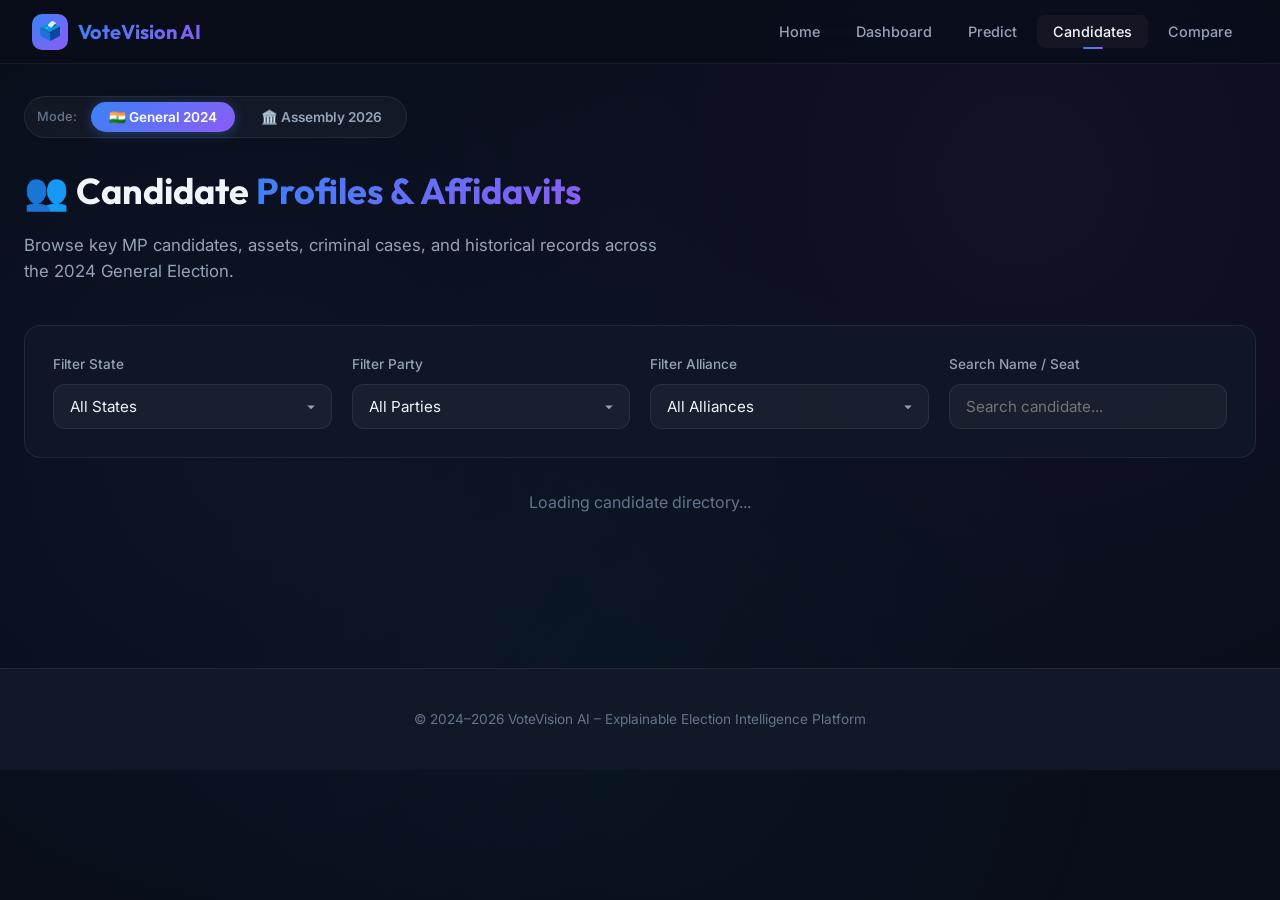
==== commit e091b6c8: "feat: add head-to-head candidate comparison tool, scenario simulator studio, AI insights, and foreca" ====
--- a/VoteVision-AI/frontend/candidates.html
+++ b/VoteVision-AI/frontend/candidates.html
@@ -22,6 +22,7 @@
       <li><a href="dashboard.html">Dashboard</a></li>
       <li><a href="constituency.html">Predict</a></li>
       <li><a href="candidates.html">Candidates</a></li>
+      <li><a href="compare.html">Compare</a></li>
     </ul>
   </nav>
 
@@ -31,51 +32,51 @@
         <!-- Switcher & Header -->
         <div id="candSwitcher"></div>
         <div class="section-header" style="text-align: left;">
-          <h2>👥 Candidate <span class="gradient-text">Directory & Profiles</span></h2>
-          <p style="margin: 0;" id="candSubtitle">Browse and filter key candidates, assets, criminal cases, and electoral history.</p>
+          <h2 id="candTitle">👥 Candidate <span class="gradient-text">Profiles & Affidavits</span></h2>
+          <p style="margin: 0;" id="candSubtitle">Explore declared assets, criminal record affidavits, and electoral track records.</p>
         </div>
 
-        <!-- Filter Controls -->
-        <div class="card mb-3">
+        <!-- Filter Panel -->
+        <div class="card mb-4">
           <div class="prediction-controls" style="grid-template-columns: repeat(auto-fit, minmax(200px, 1fr));">
             <div class="form-group" style="margin: 0;">
-              <label for="filterState">State</label>
-              <select id="filterState">
+              <label for="candStateFilter">Filter State</label>
+              <select id="candStateFilter">
                 <option value="">All States</option>
               </select>
             </div>
             <div class="form-group" style="margin: 0;">
-              <label for="filterParty">Party</label>
-              <select id="filterParty">
+              <label for="candPartyFilter">Filter Party</label>
+              <select id="candPartyFilter">
                 <option value="">All Parties</option>
               </select>
             </div>
             <div class="form-group" style="margin: 0;">
-              <label for="filterAlliance">Alliance</label>
-              <select id="filterAlliance">
+              <label for="candAllianceFilter">Filter Alliance</label>
+              <select id="candAllianceFilter">
                 <option value="">All Alliances</option>
               </select>
             </div>
             <div class="form-group" style="margin: 0;">
-              <label for="filterSearch">Search Name / Constituency</label>
-              <input type="text" id="filterSearch" placeholder="Type to search..." style="background-image: none;">
+              <label for="candSearch">Search Name / Seat</label>
+              <input type="text" id="candSearch" placeholder="Search candidate...">
             </div>
           </div>
         </div>
 
-        <div style="display: flex; justify-content: space-between; align-items: center; margin-bottom: 1.25rem;">
-          <p style="color: var(--text-secondary); margin: 0;" id="candidateCount">Loading candidate records...</p>
+        <!-- Candidate Cards Grid -->
+        <div class="card-grid" id="candidatesGrid">
+          <div style="color: var(--text-muted); text-align: center; grid-column: 1 / -1; padding: 2rem;">
+            Loading candidate directory...
+          </div>
         </div>
-
-        <!-- Candidate Cards Grid -->
-        <div class="card-grid" id="candidateGrid"></div>
       </div>
     </section>
 
     <!-- Candidate Detail Modal -->
     <div id="candidateModal" class="modal-overlay hidden" role="dialog" aria-modal="true">
-      <div class="modal-content card">
-        <button class="modal-close" id="modalCloseBtn" aria-label="Close modal">×</button>
+      <div class="card modal-content">
+        <button class="modal-close" id="closeModalBtn" aria-label="Close Modal">&times;</button>
         <div id="modalBody"></div>
       </div>
     </div>
